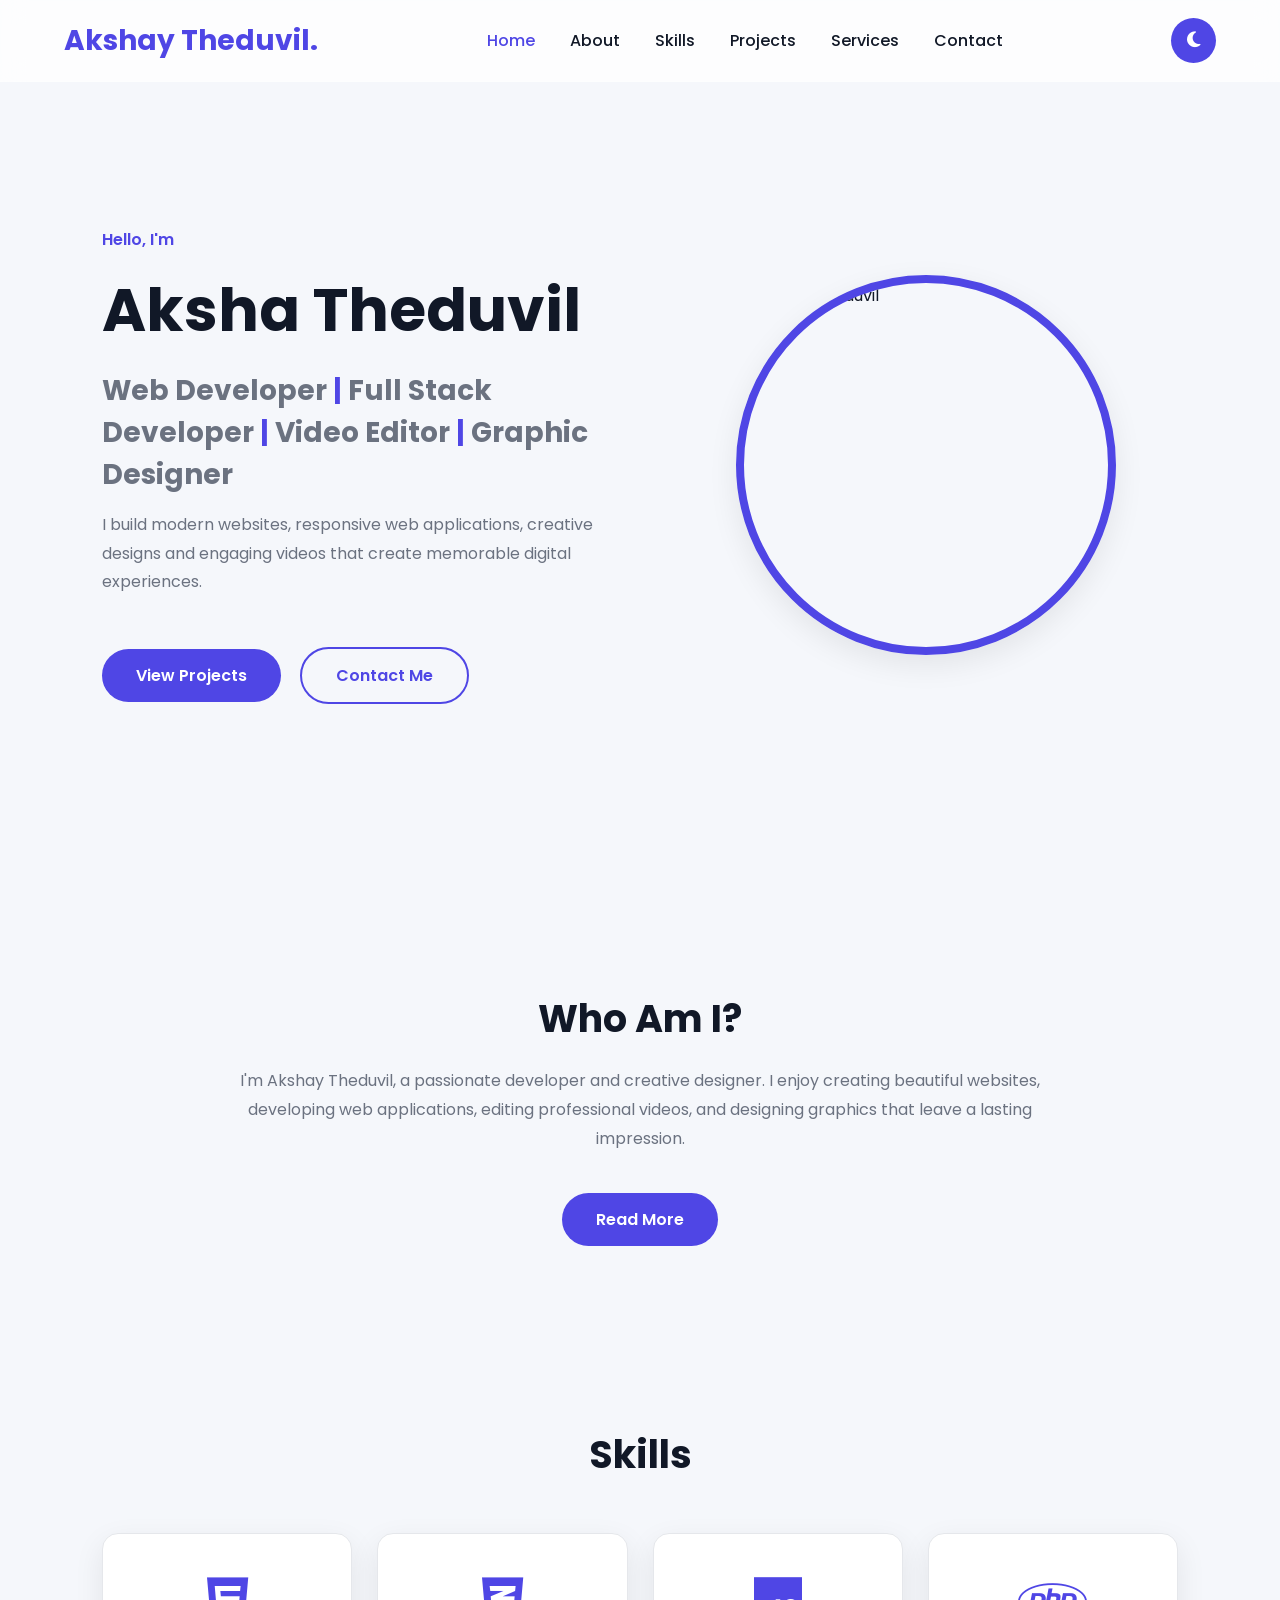
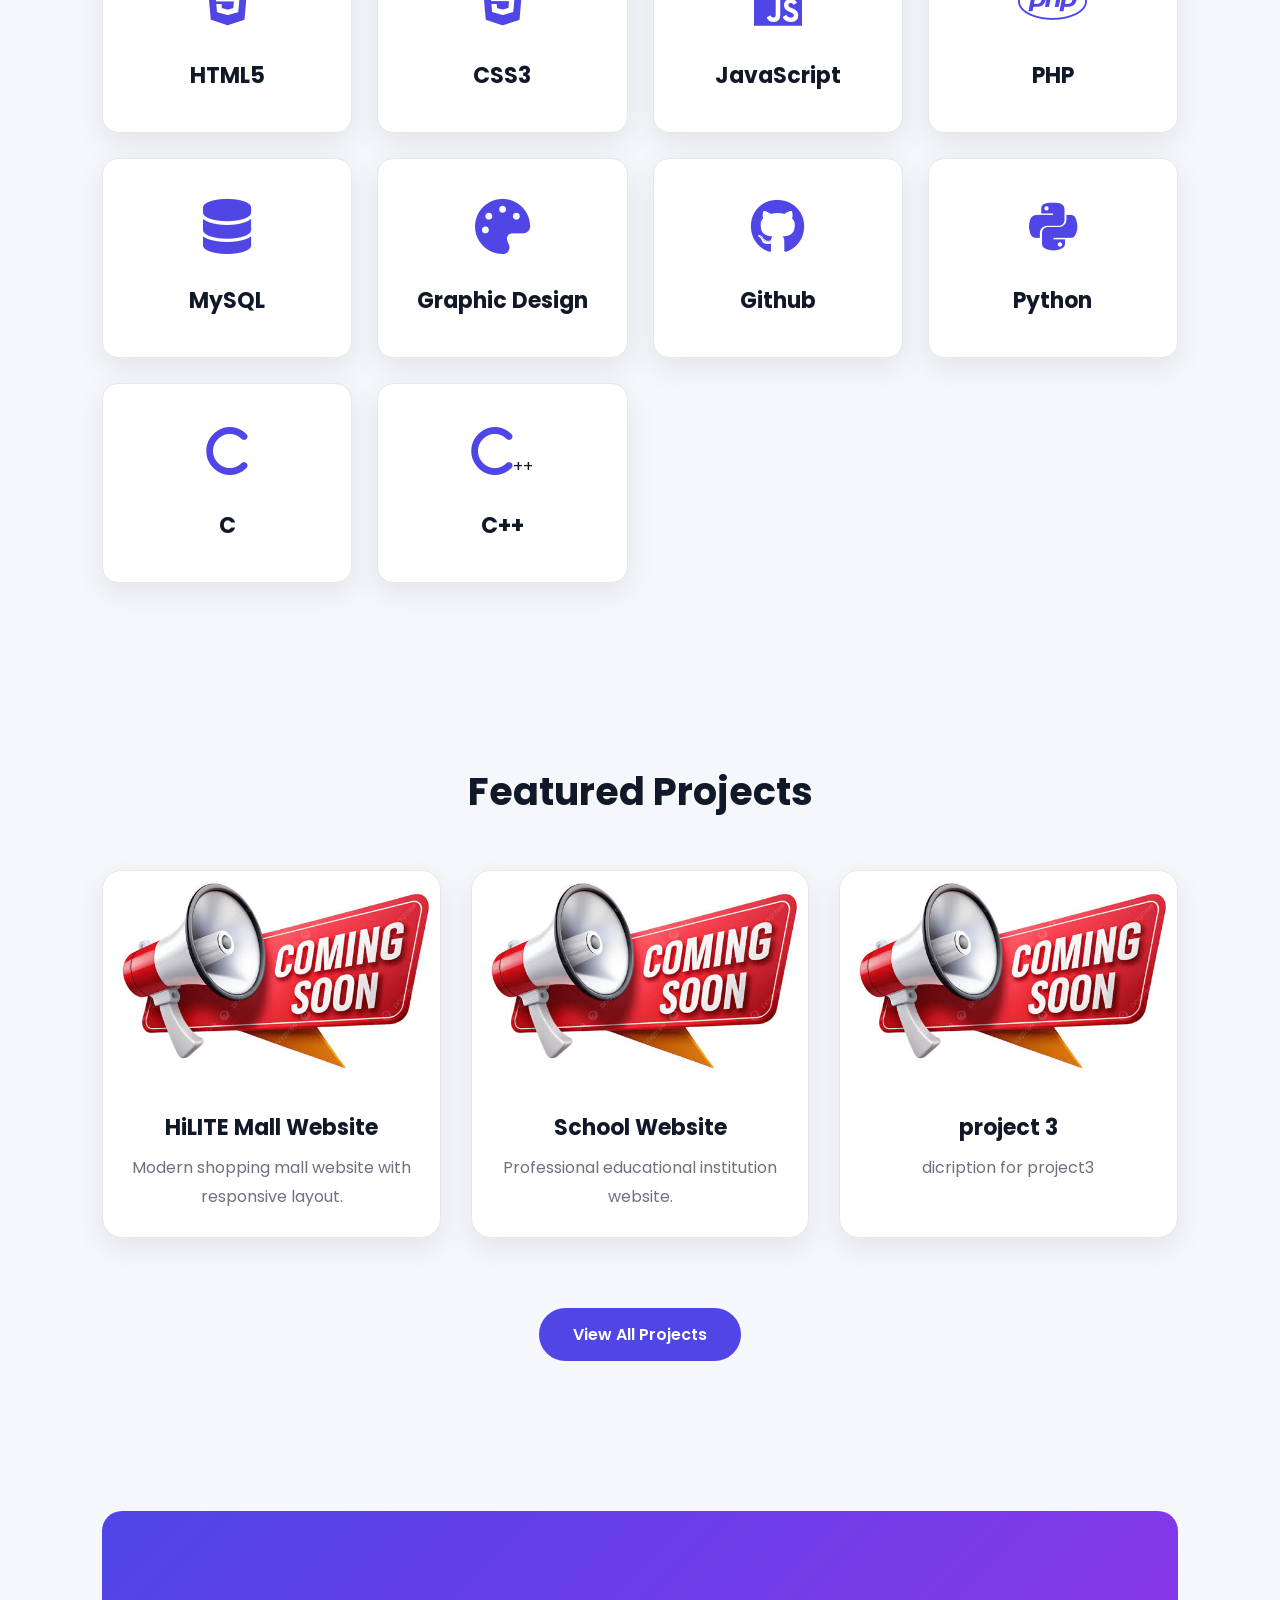
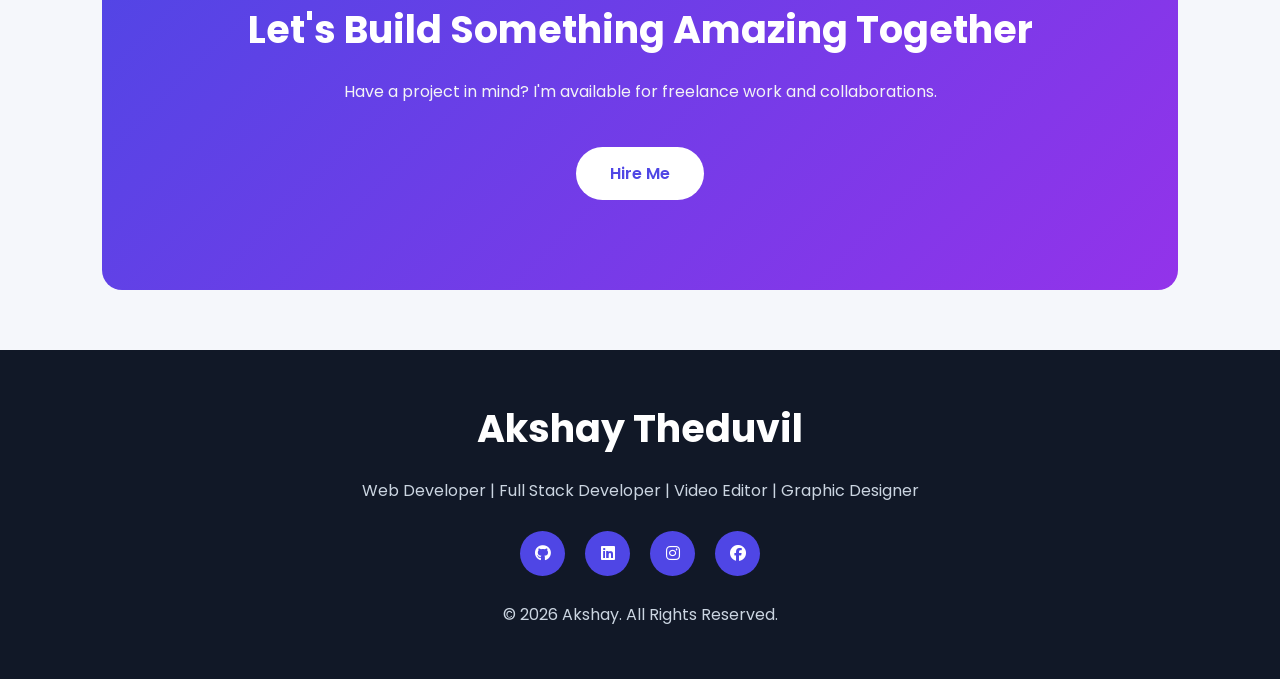
==== index.html @ 7482ec95 "Update index.html" ====
<!DOCTYPE html>
<html lang="en">

<head>
    
    <meta charset="UTF-8">
    <meta name="viewport" content="width=device-width, initial-scale=1.0">
     <link rel="icon" href="favicon.ico" type="image/x-icon">
    <title>Akshay Theduvil | Front-End Developer | Aspiring Full-Stack Developer | Entrepreneur </title>
    <meta name="description" content="Official portfolio of Akshay Theduvil, a Front-End Developer and aspiring Full-Stack Developer from Kerala, India. Explore my projects, skills, and web development journey.">
    <meta property="og:title" content="Akshay Theduvil | Front-End Developer & Aspiring Full-Stack Developer">

<meta property="og:description" content="Official portfolio of Akshay Theduvil showcasing projects, skills, and web development journey.">

<meta property="og:type" content="website">

<meta property="og:url" content="https://akshay-theduvil.vercel.app/">
    <!-- CSS -->
    <link rel="stylesheet" href="css/style.css">
    <link rel="stylesheet" href="css/responsive.css">

    <!-- Font Awesome -->
    <link rel="stylesheet"
        href="https://cdnjs.cloudflare.com/ajax/libs/font-awesome/6.6.0/css/all.min.css">

    <!-- Google Font -->
    <link href="https://fonts.googleapis.com/css2?family=Poppins:wght@300;400;500;600;700;800&display=swap"
        rel="stylesheet">
    <meta name="google-site-verification" content="uaCX-rDS-iqhPSHisdr11YcbWeYm_L4H_Idw2PMJpaU" />

    <script type="application/ld+json">
{
  "@context":"https://schema.org",
  "@type":"Person",
  "name":"Akshay Theduvil",
  "url":"https://akshay-theduvil.vercel.app/",
  "image":"https://akshay-theduvil.vercel.app/images/profile.png",
  "jobTitle":"Front-End Developer",
  "description":"Front-End Developer and Aspiring Full-Stack Developer from Kerala, India.",
  "knowsAbout":[
    "HTML",
    "CSS",
    "JavaScript",
    "PHP",
    "MySQL",
    "Responsive Web Design"
  ]
}
</script>
    
</head>

<body>

    <!-- ================= HEADER ================= -->

    <header>

        <nav class="navbar">

            <div class="logo">
                <a href="index.html">Akshay Theduvil.</a>
            </div>

            <ul class="nav-links">

                <li><a href="index.html" class="active">Home</a></li>

                <li><a href="about.html">About</a></li>

                <li><a href="skills.html">Skills</a></li>

                <li><a href="projects.html">Projects</a></li>

                <li><a href="services.html">Services</a></li>

                <li><a href="contact.html">Contact</a></li>

            </ul>

            <div class="nav-right">

                <button id="themeToggle">
                    <i class="fa-solid fa-moon"></i>
                </button>

                <div class="menu-btn">
                    <i class="fa-solid fa-bars"></i>
                </div>

            </div>

        </nav>

    </header>

    <!-- ================= HERO ================= -->

    <section class="hero">

        <div class="hero-content">

            <p>Hello, I'm</p>

            <h1>Aksha Theduvil</h1>

            <h2>
                Web Developer <span>|</span>
                Full Stack Developer <span>|</span>
                Video Editor <span>|</span>
                Graphic Designer
            </h2>

            <p class="hero-text">

                I build modern websites, responsive web applications,
                creative designs and engaging videos that create
                memorable digital experiences.

            </p>

            <div class="hero-buttons">

                <a href="projects.html" class="btn primary">
                    View Projects
                </a>

                <a href="contact.html" class="btn secondary">
                    Contact Me
                </a>

            </div>

        </div>

        <div class="hero-image">

            <img src="images/profile.png" alt="Akshaytheduvil">

        </div>

    </section>

    <!-- ================= QUICK ABOUT ================= -->

    <section class="home-about">

        <div class="container">

            <h2>Who Am I?</h2>

            <p>

                I'm Akshay Theduvil, a passionate developer and creative designer.
                I enjoy creating beautiful websites, developing web
                applications, editing professional videos, and designing
                graphics that leave a lasting impression.

            </p>

            <a href="about.html" class="btn primary">
                Read More
            </a>

        </div>

    </section>

    <!-- ================= FEATURED SKILLS ================= -->

    <section class="featured-skills">

        <h2>Skills</h2>

        <div class="skill-grid">

            <div class="skill-card">
                <i class="fa-brands fa-html5"></i>
                <h3>HTML5</h3>
            </div>

            <div class="skill-card">
                <i class="fa-brands fa-css3-alt"></i>
                <h3>CSS3</h3>
            </div>

            <div class="skill-card">
                <i class="fa-brands fa-js"></i>
                <h3>JavaScript</h3>
            </div>

            <div class="skill-card">
                <i class="fa-brands fa-php"></i>
                <h3>PHP</h3>
            </div>

            <div class="skill-card">
                <i class="fa-solid fa-database"></i>
                <h3>MySQL</h3>
            </div>

            <div class="skill-card">
                <i class="fa-solid fa-palette"></i>
                <h3>Graphic Design</h3>
            </div>
            <div class="skill-card">
                <i class="fa-brands fa-github"></i>
                <h3>Github</h3>
            </div>
              <div class="skill-card">
                <i class="fa-brands fa-python"></i>
                <h3>Python</h3>
            </div>
              <div class="skill-card">
                <i class="fa-brands fa-c"></i>
                <h3>C</h3>
            </div>
              <div class="skill-card">
                <i class="fa-brands fa-c"></i><span>++</span>
                <h3>C++</h3>
            </div>

        </div>

    </section>

    <!-- ================= FEATURED PROJECTS ================= -->

    <section class="featured-projects">

        <h2>Featured Projects</h2>

        <div class="project-grid">

            <div class="project-card">

                <img src="images/project.jpg" alt="Project">

                <h3>HiLITE Mall Website</h3>

                <p>
                    Modern shopping mall website with responsive layout.
                </p>

            </div>

            <div class="project-card">

                <img src="images/project.jpg" alt="Project">

                <h3>School Website</h3>

                <p>
                    Professional educational institution website.
                </p>

            </div>
             <div class="project-card">

                <img src="images/project.jpg" alt="Project">

                <h3>project 3</h3>

                <p>
                   dicription for project3
                </p>

            </div>

        </div>

        <a href="projects.html" class="btn primary">
            View All Projects
        </a>

    </section>

    <!-- ================= CALL TO ACTION ================= -->

    <section class="cta">

        <h2>Let's Build Something Amazing Together</h2>

        <p>

            Have a project in mind?
            I'm available for freelance work and collaborations.

        </p>

        <a href="contact.html" class="btn primary">
            Hire Me
        </a>

    </section>

    <!-- ================= FOOTER ================= -->

    <footer>

        <h2>Akshay Theduvil</h2>

        <p>
            Web Developer | Full Stack Developer |
            Video Editor | Graphic Designer
        </p>

        <div class="social-links">

            <a href="https://github.com/akshaytheduvil"><i class="fab fa-github"></i></a>

            <a href="https://www.linkedin.com/in/akshay-theduvil/"><i class="fab fa-linkedin"></i></a>

            <a href="https://www.instagram.com/ak.sheyyy_?igsh=aHBjbmY5aTN1ZzRq"><i class="fab fa-instagram"></i></a>

            <a href="https://www.facebook.com/p/Akshay-Theduvil-61591329069593/"><i class="fab fa-facebook"></i></a>

        </div>

        <p class="copyright">

            © 2026 Akshay Theduvil. All Rights Reserved.

        </p>

    </footer>

    <!-- JavaScript -->

    <script src="js/script.js"></script>

</body>

</html>
---- css/style.css ----
/* ==========================================
   GOOGLE FONT
========================================== */

@import url('https://fonts.googleapis.com/css2?family=Poppins:wght@300;400;500;600;700;800&display=swap');

/* ==========================================
   CSS VARIABLES
========================================== */

:root{

    --primary:#4F46E5;
    --secondary:#06B6D4;
    --accent:#9333EA;

    --bg:#f5f7fb;
    --card:#ffffff;

    --text:#111827;
    --text-light:#6b7280;

    --border:#e5e7eb;

    --shadow:0 10px 30px rgba(0,0,0,.08);

    --radius:16px;

    --transition:.35s ease;

}

/* Dark Mode */

body.dark{

    --bg:#0f172a;
    --card:#1e293b;

    --text:#ffffff;
    --text-light:#cbd5e1;

    --border:#334155;

    --shadow:0 10px 35px rgba(0,0,0,.45);

}

/* ==========================================
   RESET
========================================== */

*{

    margin:0;
    padding:0;
    box-sizing:border-box;

}

html{

    scroll-behavior:smooth;

}

body{

    font-family:'Poppins',sans-serif;
    background:var(--bg);
    color:var(--text);
    transition:var(--transition);

}

img{

    max-width:100%;
    display:block;

}

a{

    text-decoration:none;
    color:inherit;

}

ul{

    list-style:none;

}

/* ==========================================
   COMMON
========================================== */

.container{

    width:90%;
    max-width:1200px;
    margin:auto;

}

section{

    padding:90px 8%;

}

h1{

    font-size:60px;
    font-weight:700;

}

h2{

    font-size:38px;
    margin-bottom:20px;

}

h3{

    font-size:22px;

}

p{

    color:var(--text-light);
    line-height:1.8;

}

/* ==========================================
   BUTTONS
========================================== */

.btn{

    display:inline-block;
    padding:14px 34px;
    border-radius:50px;
    font-weight:600;
    transition:var(--transition);
    margin-top:20px;

}

.primary{

    background:var(--primary);
    color:white;

}

.primary:hover{

    transform:translateY(-5px);
    box-shadow:0 15px 25px rgba(79,70,229,.35);

}

.secondary{

    border:2px solid var(--primary);
    color:var(--primary);
    margin-left:15px;

}

.secondary:hover{

    background:var(--primary);
    color:#fff;

}

/* ==========================================
   HEADER
========================================== */

header{

    position:fixed;
    width:100%;
    top:0;
    left:0;
    z-index:1000;

    backdrop-filter:blur(12px);

    background:rgba(255,255,255,.75);

    border-bottom:1px solid rgba(255,255,255,.2);

}

body.dark header{

    background:rgba(15,23,42,.85);

}

.navbar{

    width:90%;
    max-width:1200px;
    margin:auto;

    display:flex;
    justify-content:space-between;
    align-items:center;

    padding:18px 0;

}

.logo a{

    font-size:28px;
    font-weight:700;
    color:var(--primary);

}

.nav-links{

    display:flex;
    gap:35px;

}

.nav-links a{

    font-weight:500;
    position:relative;

}

.nav-links a:hover,
.nav-links .active{

    color:var(--primary);

}

.nav-links a::after{

    content:"";

    position:absolute;

    width:0;

    height:2px;

    left:0;

    bottom:-5px;

    background:var(--primary);

    transition:.3s;

}

.nav-links a:hover::after{

    width:100%;

}

.nav-right{

    display:flex;
    align-items:center;
    gap:15px;

}

#themeToggle{

    width:45px;
    height:45px;

    border:none;

    border-radius:50%;

    background:var(--primary);

    color:#fff;

    cursor:pointer;

    font-size:18px;

}

.menu-btn{

    display:none;
    font-size:24px;
    cursor:pointer;

}

/* ==========================================
   HERO
========================================== */

.hero{

    min-height:100vh;

    display:flex;

    justify-content:space-between;

    align-items:center;

    gap:70px;

    padding-top:120px;

}

.hero-content{

    flex:1;

}

.hero-content p:first-child{

    color:var(--primary);
    font-weight:600;
    margin-bottom:10px;

}

.hero-content h2{

    font-size:28px;
    color:var(--text-light);
    margin:15px 0;

}

.hero-content h2 span{

    color:var(--primary);

}

.hero-text{

    max-width:600px;

}

.hero-buttons{

    margin-top:30px;

}

.hero-image{

    flex:1;

    display:flex;

    justify-content:center;

}

.hero-image img{

    width:380px;

    height:380px;

    object-fit:cover;

    border-radius:50%;

    border:8px solid var(--primary);

    box-shadow:var(--shadow);

    transition:.4s;

}

.hero-image img:hover{

    transform:scale(1.05);

}
/* ==========================================
   HOME ABOUT
========================================== */

.home-about{

    text-align:center;

}

.home-about p{

    max-width:800px;

    margin:20px auto;

}

/* ==========================================
   FEATURED SKILLS
========================================== */

.featured-skills{

    text-align:center;

}

.skill-grid{

    display:grid;

    grid-template-columns:repeat(auto-fit,minmax(220px,1fr));

    gap:25px;

    margin-top:50px;

}

.skill-card{

    background:var(--card);

    padding:40px 20px;

    border-radius:var(--radius);

    box-shadow:var(--shadow);

    transition:.35s;

    border:1px solid var(--border);

}

.skill-card:hover{

    transform:translateY(-10px);

}

.skill-card i{

    font-size:55px;

    color:var(--primary);

    margin-bottom:20px;

}

.skill-card h3{

    margin-top:10px;

}

/* ==========================================
   PROJECTS
========================================== */

.featured-projects{

    text-align:center;

}

.project-grid{

    display:grid;

    grid-template-columns:repeat(auto-fit,minmax(320px,1fr));

    gap:30px;

    margin:50px 0;

}

.project-card{

    background:var(--card);

    border-radius:20px;

    overflow:hidden;

    box-shadow:var(--shadow);

    transition:.4s;

    border:1px solid var(--border);

}

.project-card:hover{

    transform:translateY(-10px);

}

.project-card img{

    width:100%;

    height:220px;

    object-fit:cover;

}

.project-card h3{

    padding:20px 20px 10px;

}

.project-card p{

    padding:0 20px 25px;

}

/* ==========================================
   CTA
========================================== */

.cta{

    text-align:center;

    background:linear-gradient(135deg,var(--primary),var(--accent));

    color:#fff;

    border-radius:20px;

    margin:60px 8%;

}

.cta h2{

    color:#fff;

}

.cta p{

    color:#f3f4f6;

    margin-bottom:20px;

}

.cta .btn{

    background:#fff;

    color:var(--primary);

}

/* ==========================================
   FOOTER
========================================== */

footer{

    background:#111827;

    color:#fff;

    text-align:center;

    padding:50px 20px;

}

footer p{

    color:#cbd5e1;

}

.social-links{

    margin:25px 0;

}

.social-links a{

    display:inline-flex;

    justify-content:center;

    align-items:center;

    width:45px;

    height:45px;

    border-radius:50%;

    background:var(--primary);

    color:#fff;

    margin:0 8px;

    transition:.3s;

}

.social-links a:hover{

    transform:translateY(-5px) rotate(360deg);

}

/* ==========================================
   SIMPLE FADE ANIMATION
========================================== */

.hero,
.home-about,
.featured-skills,
.featured-projects,
.cta{

    animation:fadeUp .8s ease;

}

@keyframes fadeUp{

    from{

        opacity:0;

        transform:translateY(30px);

    }

    to{

        opacity:1;

        transform:translateY(0);

    }

}
/* ==========================
   SCROLL ANIMATION
========================== */

.hidden{

    opacity:0;
    transform:translateY(50px);
    transition:all .8s ease;

}

.show{

    opacity:1;
    transform:translateY(0);

}
/* ==========================
   CONTACT FORM
========================== */

.contact-form{

    max-width:700px;
    margin:auto;

    display:flex;
    flex-direction:column;
    gap:20px;

}

.contact-form input,
.contact-form textarea{

    padding:18px;

    border:1px solid var(--border);

    border-radius:12px;

    background:var(--card);

    color:var(--text);

    font-size:16px;

    outline:none;

    transition:.3s;

}

.contact-form input:focus,
.contact-form textarea:focus{

    border-color:var(--primary);

}

.contact-form button{

    width:220px;

}
---- css/responsive.css ----
/* ==========================================
   LARGE TABLETS
========================================== */

@media(max-width:992px){

.hero{

    flex-direction:column-reverse;
    text-align:center;
    gap:50px;

}

.hero-text{

    margin:auto;

}

.hero-buttons{

    display:flex;
    justify-content:center;
    flex-wrap:wrap;

}

.hero-image img{

    width:300px;
    height:300px;

}

.nav-links{

    gap:20px;

}

h1{

    font-size:48px;

}

h2{

    font-size:30px;

}

}

/* ==========================================
   MOBILE
========================================== */

@media(max-width:768px){

.navbar{

    position:relative;

}

.menu-btn{

    display:block;

}

.nav-links{

    position:absolute;

    top:100%;

    left:0;

    width:100%;

    background:var(--card);

    display:none;

    flex-direction:column;

    text-align:center;

    padding:20px 0;

    border-radius:0 0 15px 15px;

    box-shadow:var(--shadow);

}

.nav-links.show{

    display:flex;

}

.hero{

    padding-top:130px;

}

.hero-image img{

    width:250px;
    height:250px;

}

.hero h1{

    font-size:40px;

}

.hero h2{

    font-size:22px;

}

.hero-buttons{

    flex-direction:column;

    gap:15px;

}

.secondary{

    margin-left:0;

}

.project-grid{

    grid-template-columns:1fr;

}

.skill-grid{

    grid-template-columns:1fr;

}

.cta{

    margin:40px 20px;

}

section{

    padding:70px 25px;

}

}

/* ==========================================
   SMALL MOBILE
========================================== */

@media(max-width:480px){

.logo a{

    font-size:22px;

}

.hero h1{

    font-size:34px;

}

.hero h2{

    font-size:18px;

}

.hero-text{

    font-size:15px;

}

.btn{

    width:100%;

    text-align:center;

}

.hero-image img{

    width:220px;
    height:220px;

}

footer{

    padding:40px 15px;

}

}
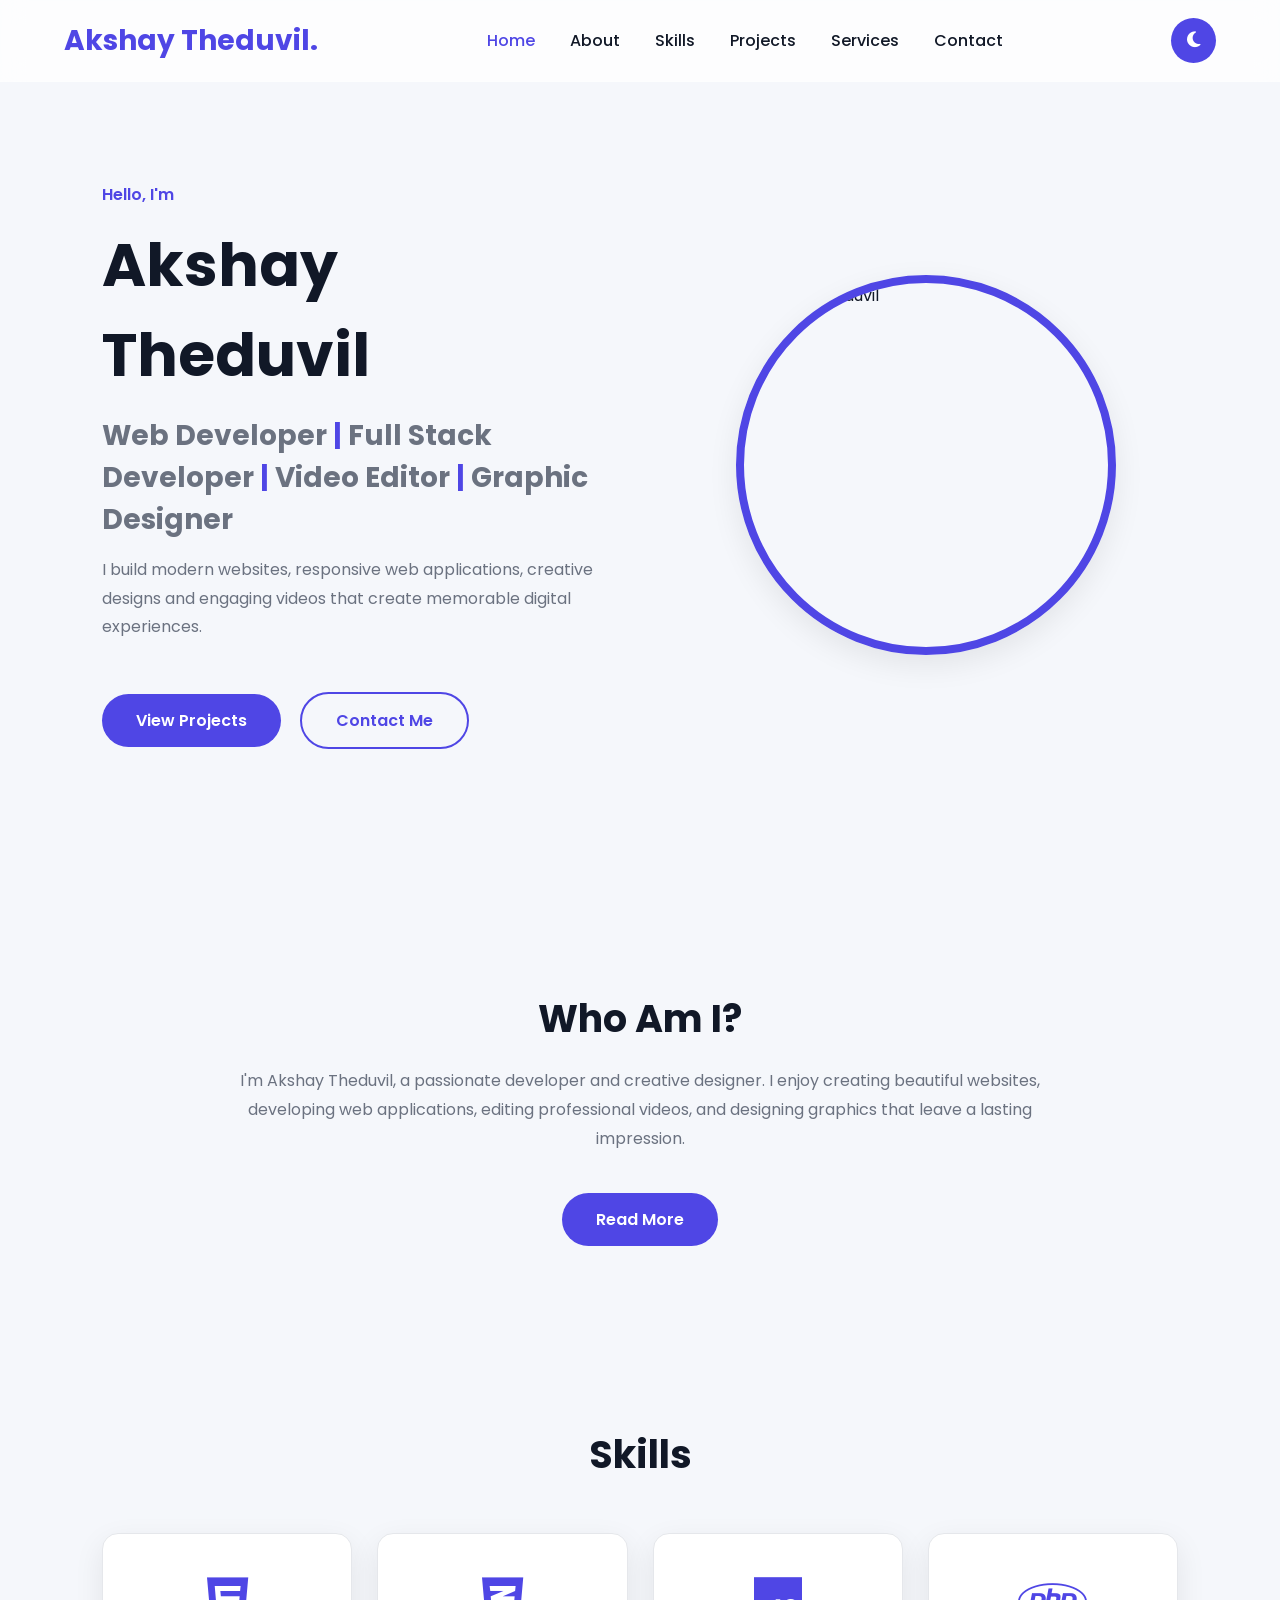
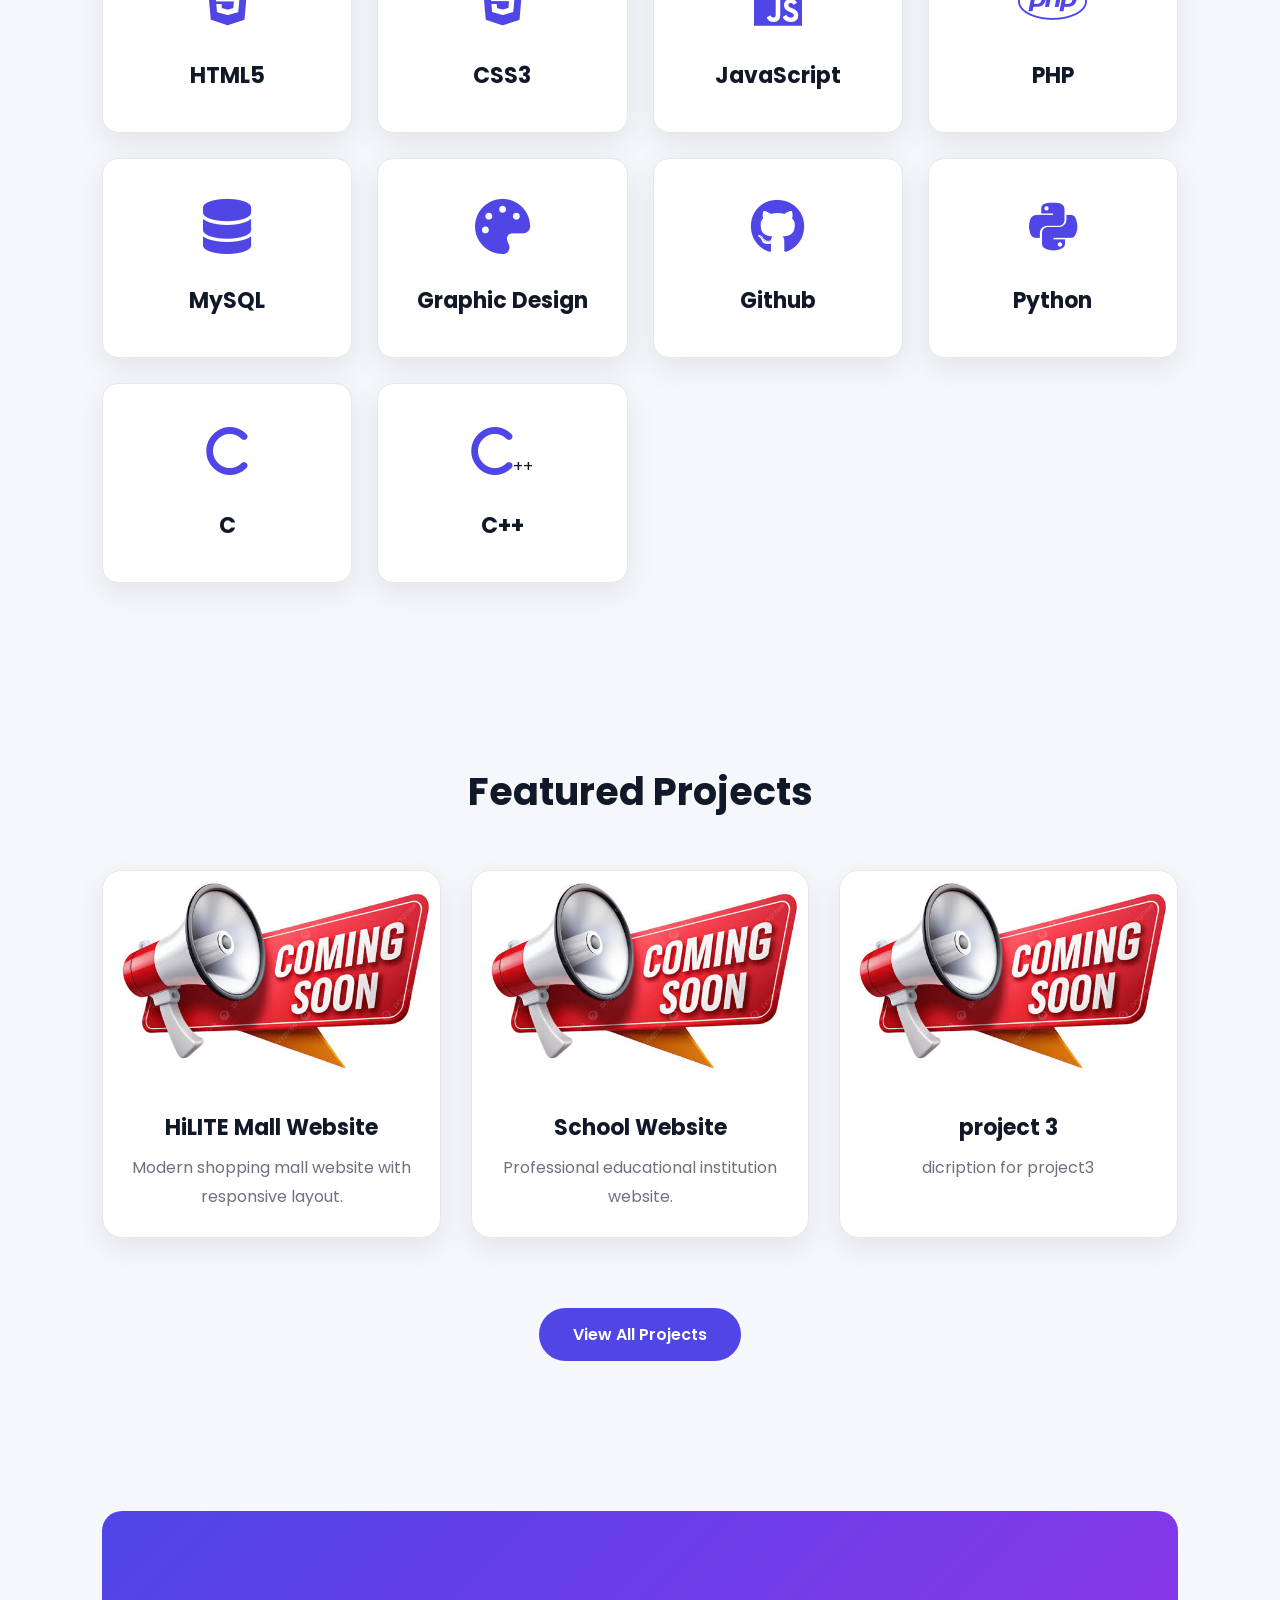
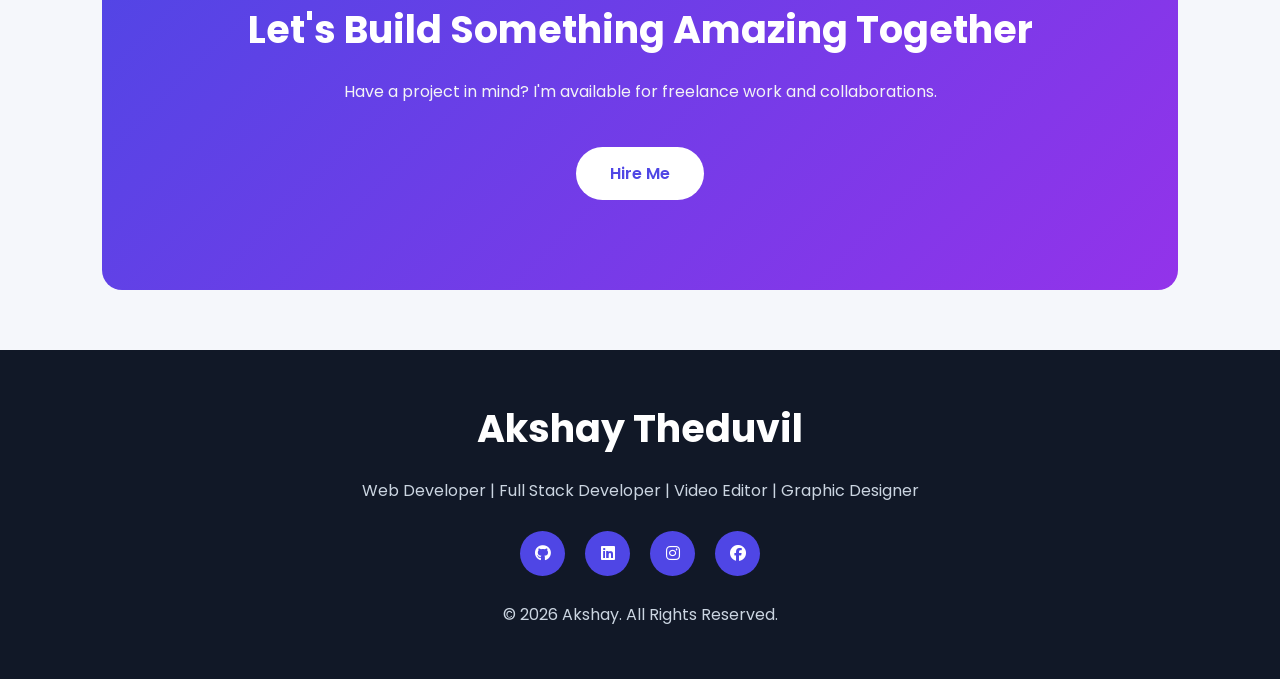
==== commit 064778b8: "Update index.html" ====
--- a/index.html
+++ b/index.html
@@ -2,6 +2,19 @@
 <html lang="en">
 
 <head>
+
+    <meta property="og:image" content="https://akshay-theduvil.vercel.app/images/og-image.png">
+
+<meta property="og:image:width" content="1200">
+<meta property="og:image:height" content="630">
+<meta property="og:image:type" content="image/png">
+
+<meta property="og:site_name" content="Akshay Theduvil Portfolio">
+
+<meta property="og:locale" content="en_US">
+
+<meta name="twitter:card" content="summary_large_image">
+<meta name="twitter:image" content="https://akshay-theduvil.vercel.app/images/og-image.png">
     
     <meta charset="UTF-8">
     <meta name="viewport" content="width=device-width, initial-scale=1.0">
@@ -102,7 +115,7 @@
 
             <p>Hello, I'm</p>
 
-            <h1>Aksha Theduvil</h1>
+            <h1>Akshay Theduvil</h1>
 
             <h2>
                 Web Developer <span>|</span>
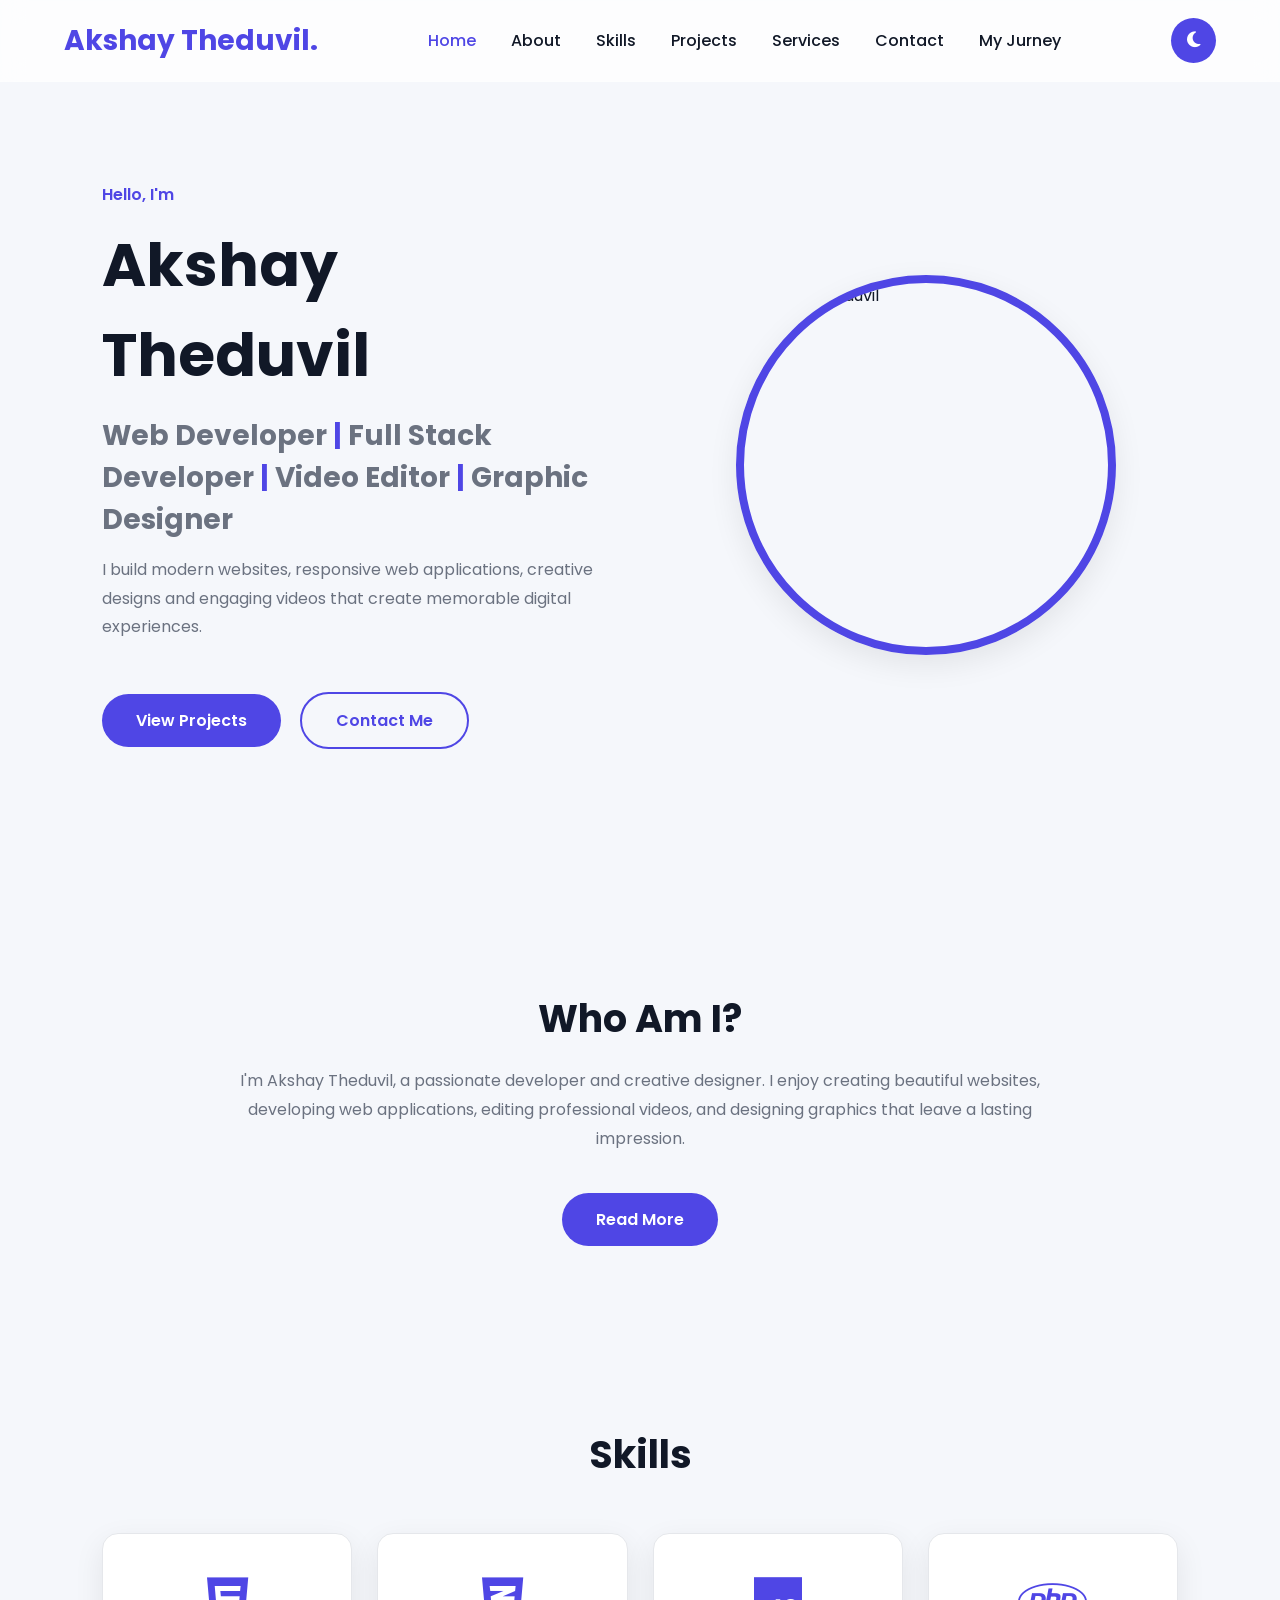
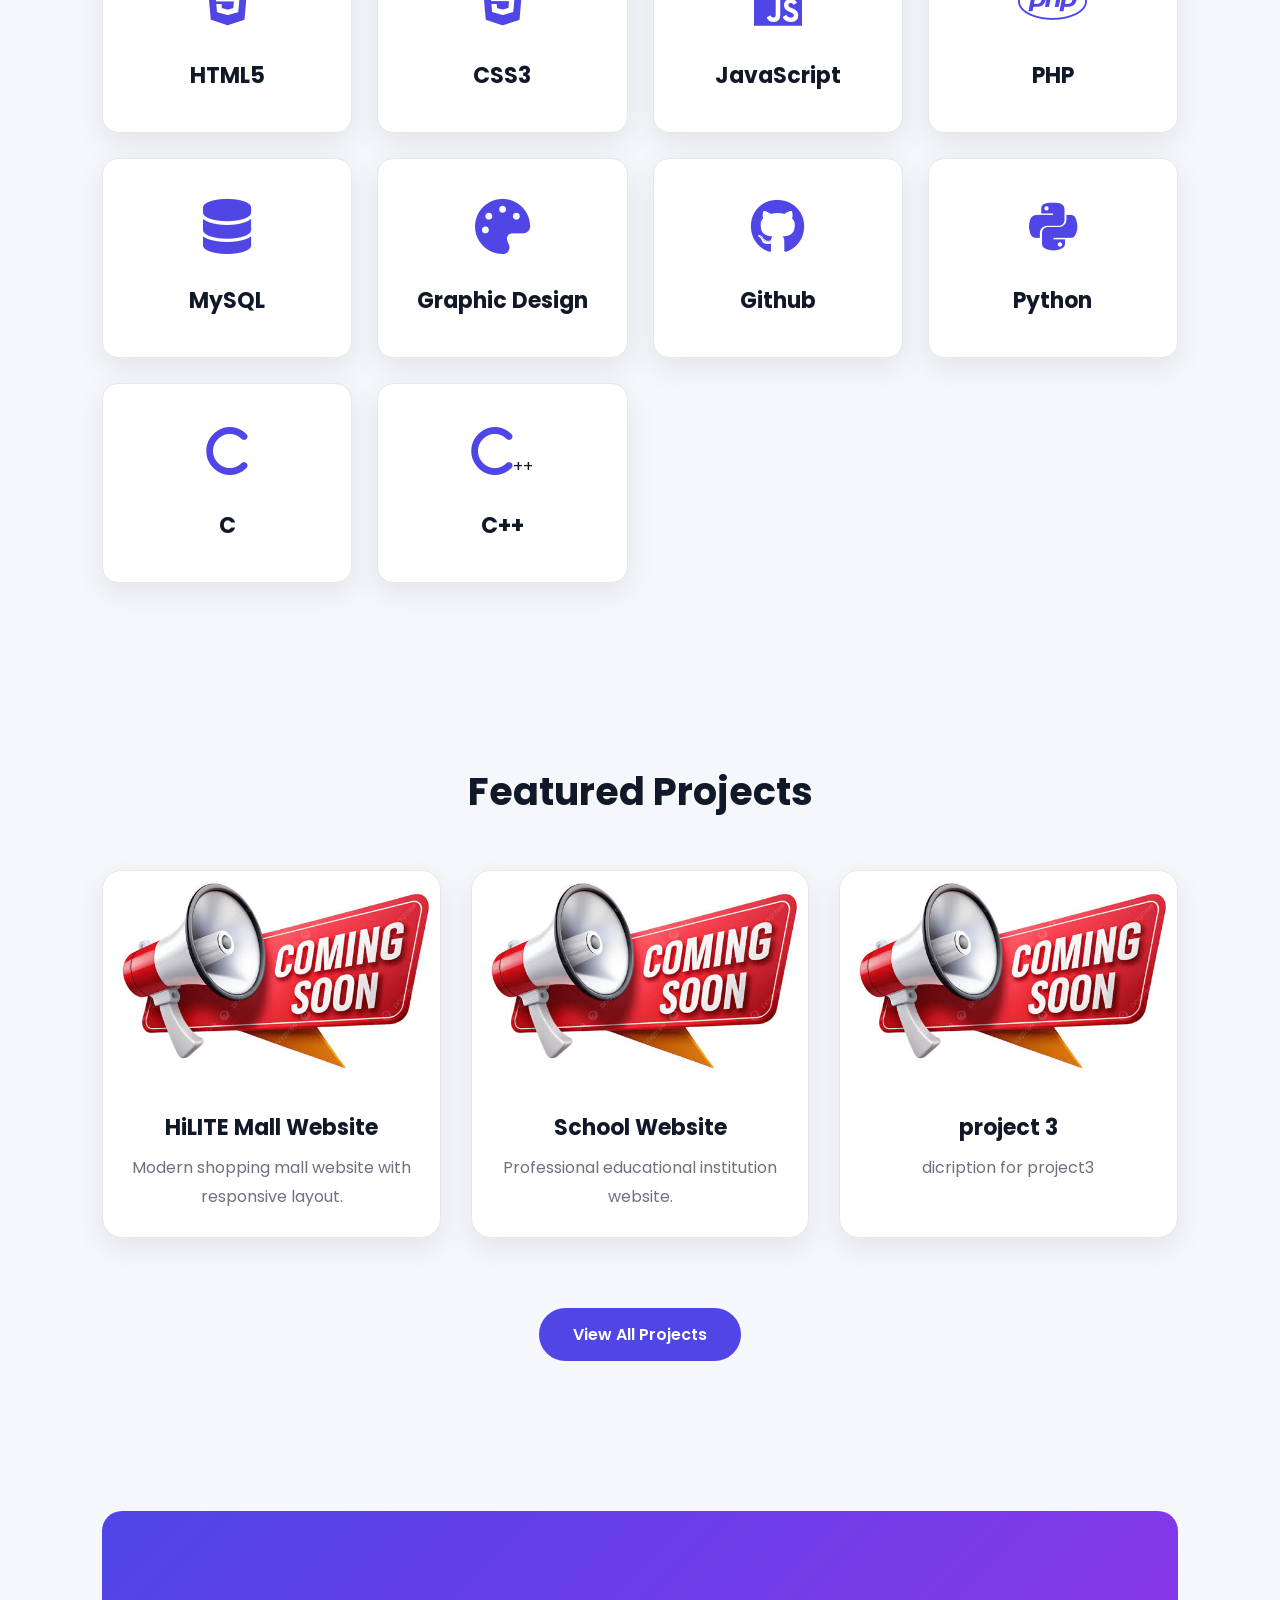
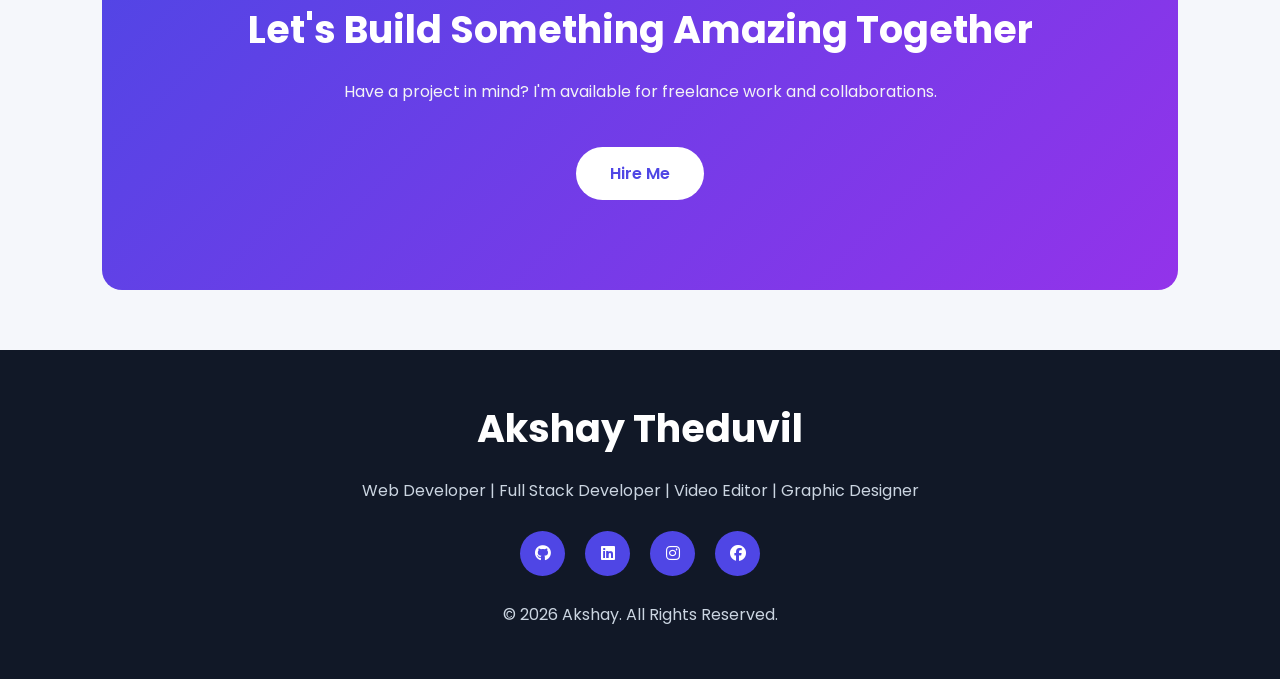
==== commit 4c363112: "Update index.html" ====
--- a/index.html
+++ b/index.html
@@ -88,6 +88,7 @@
                 <li><a href="services.html">Services</a></li>
 
                 <li><a href="contact.html">Contact</a></li>
+                <li><a href="photos.html">My Jurney</a></li>
 
             </ul>
 
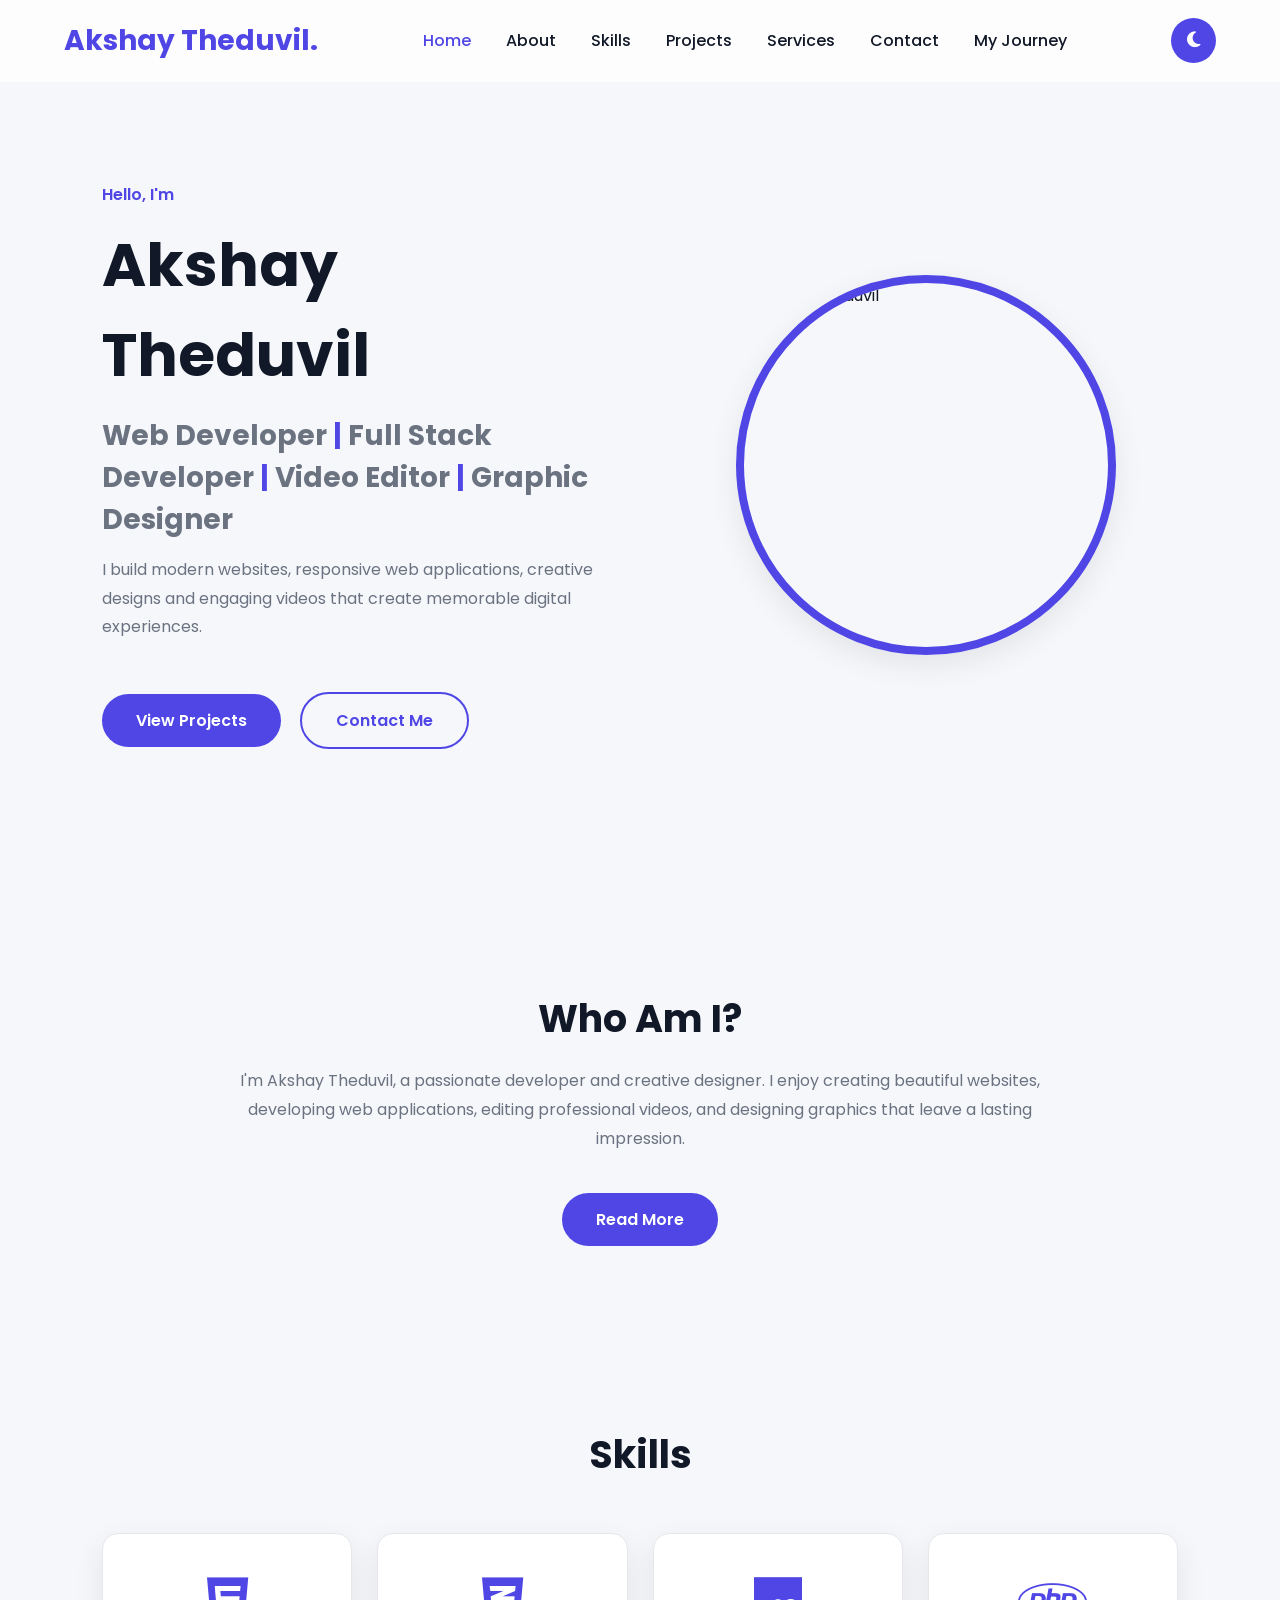
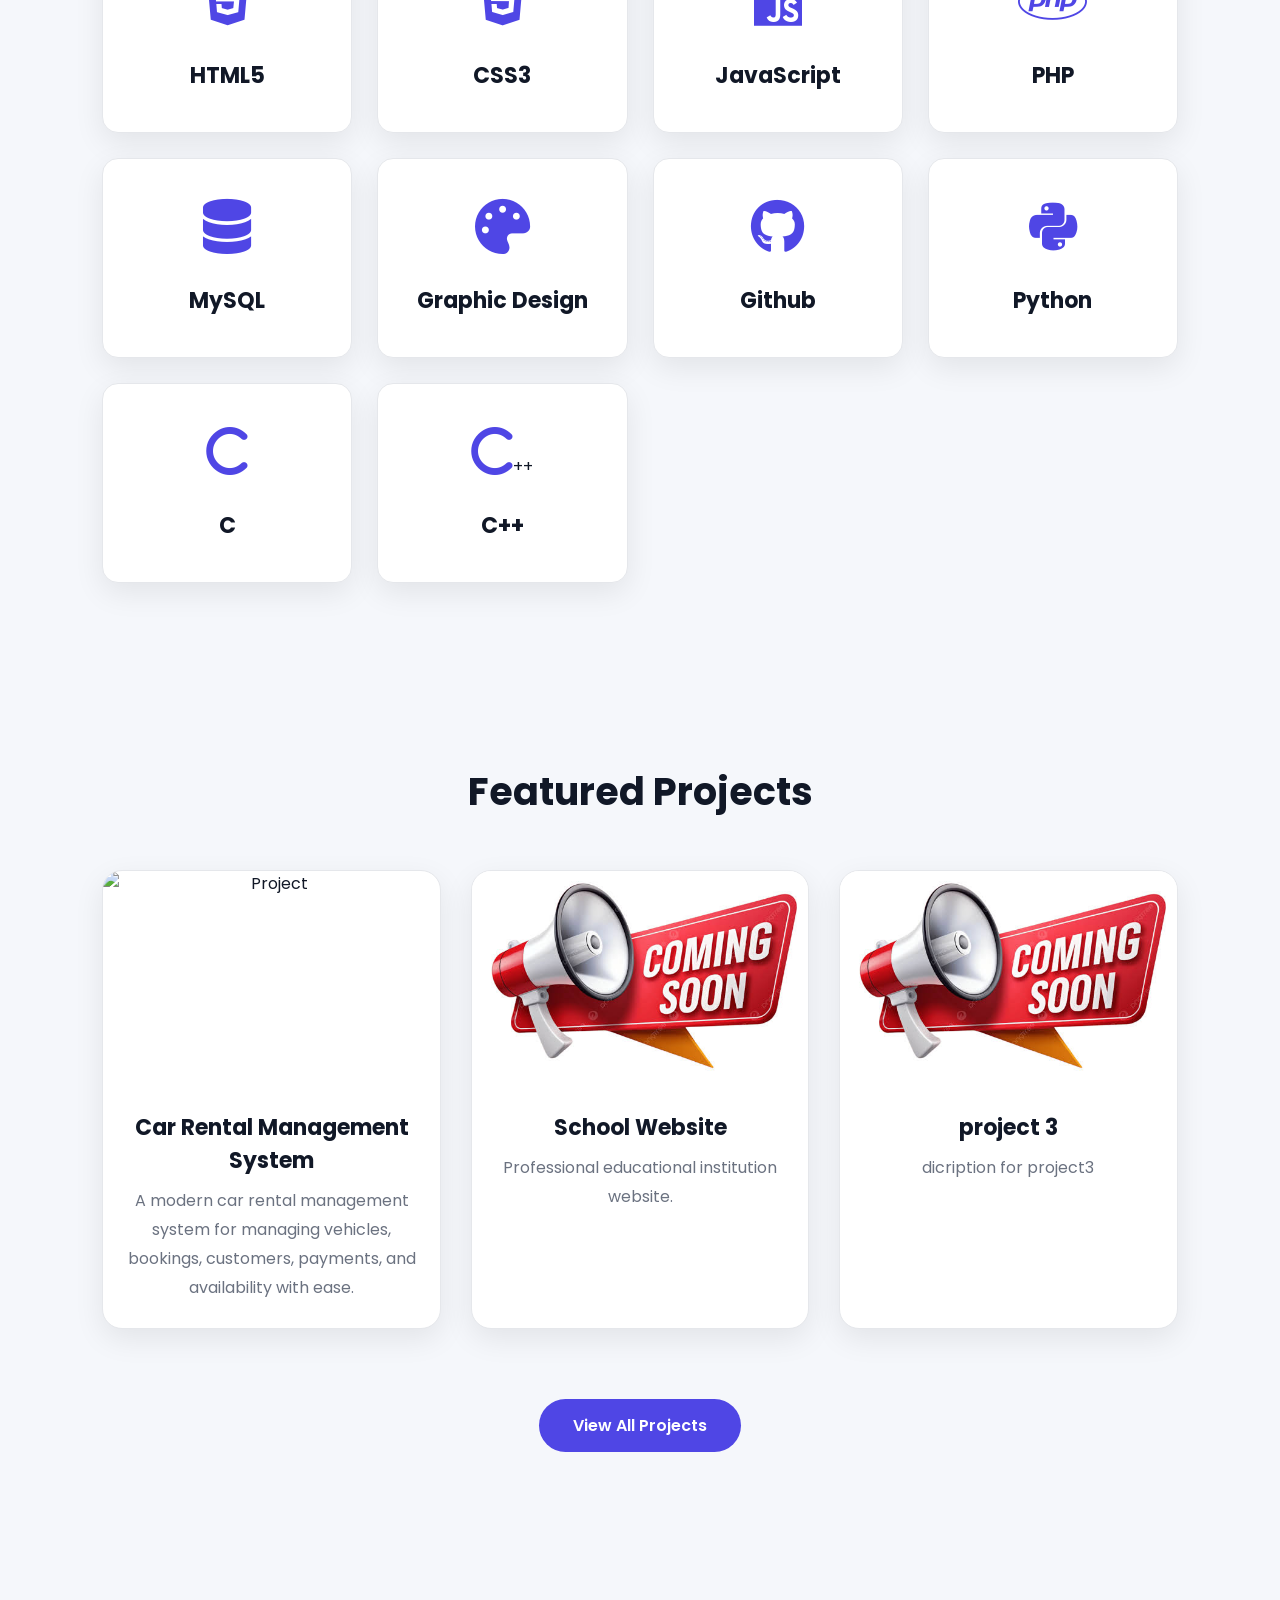
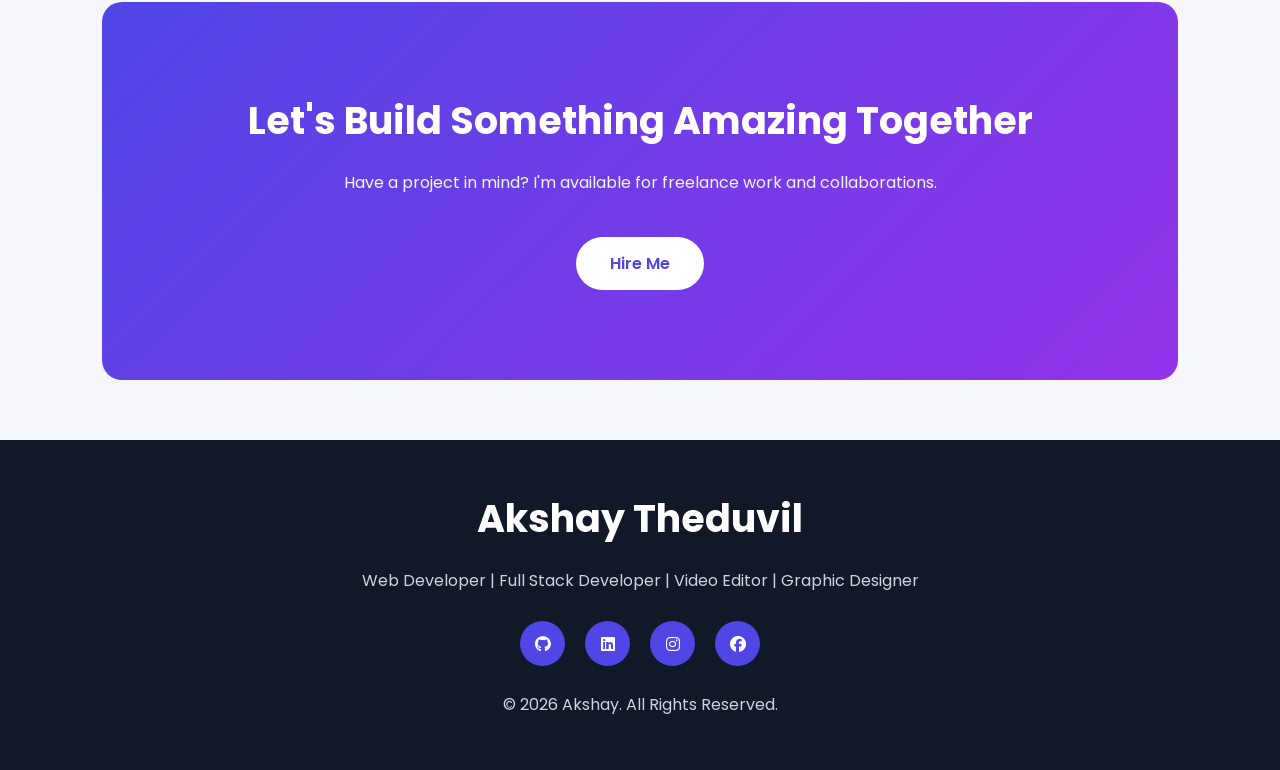
==== commit 9c020093: "Fix project structure and update project details" ====
--- a/index.html
+++ b/index.html
@@ -88,7 +88,7 @@
                 <li><a href="services.html">Services</a></li>
 
                 <li><a href="contact.html">Contact</a></li>
-                <li><a href="photos.html">My Jurney</a></li>
+                <li><a href="photos.html">My Journey</a></li>
 
             </ul>
 
@@ -248,12 +248,14 @@
 
             <div class="project-card">
 
-                <img src="images/project.jpg" alt="Project">
-
-                <h3>HiLITE Mall Website</h3>
+                <img src="images/`car-rental-management-system-showcase.png`
+" alt="Project">
+
+                <h3>Car Rental Management System</h3>
 
                 <p>
-                    Modern shopping mall website with responsive layout.
+                   A modern car rental management system for managing vehicles, bookings, customers, payments, and availability with ease.
+
                 </p>
 
             </div>
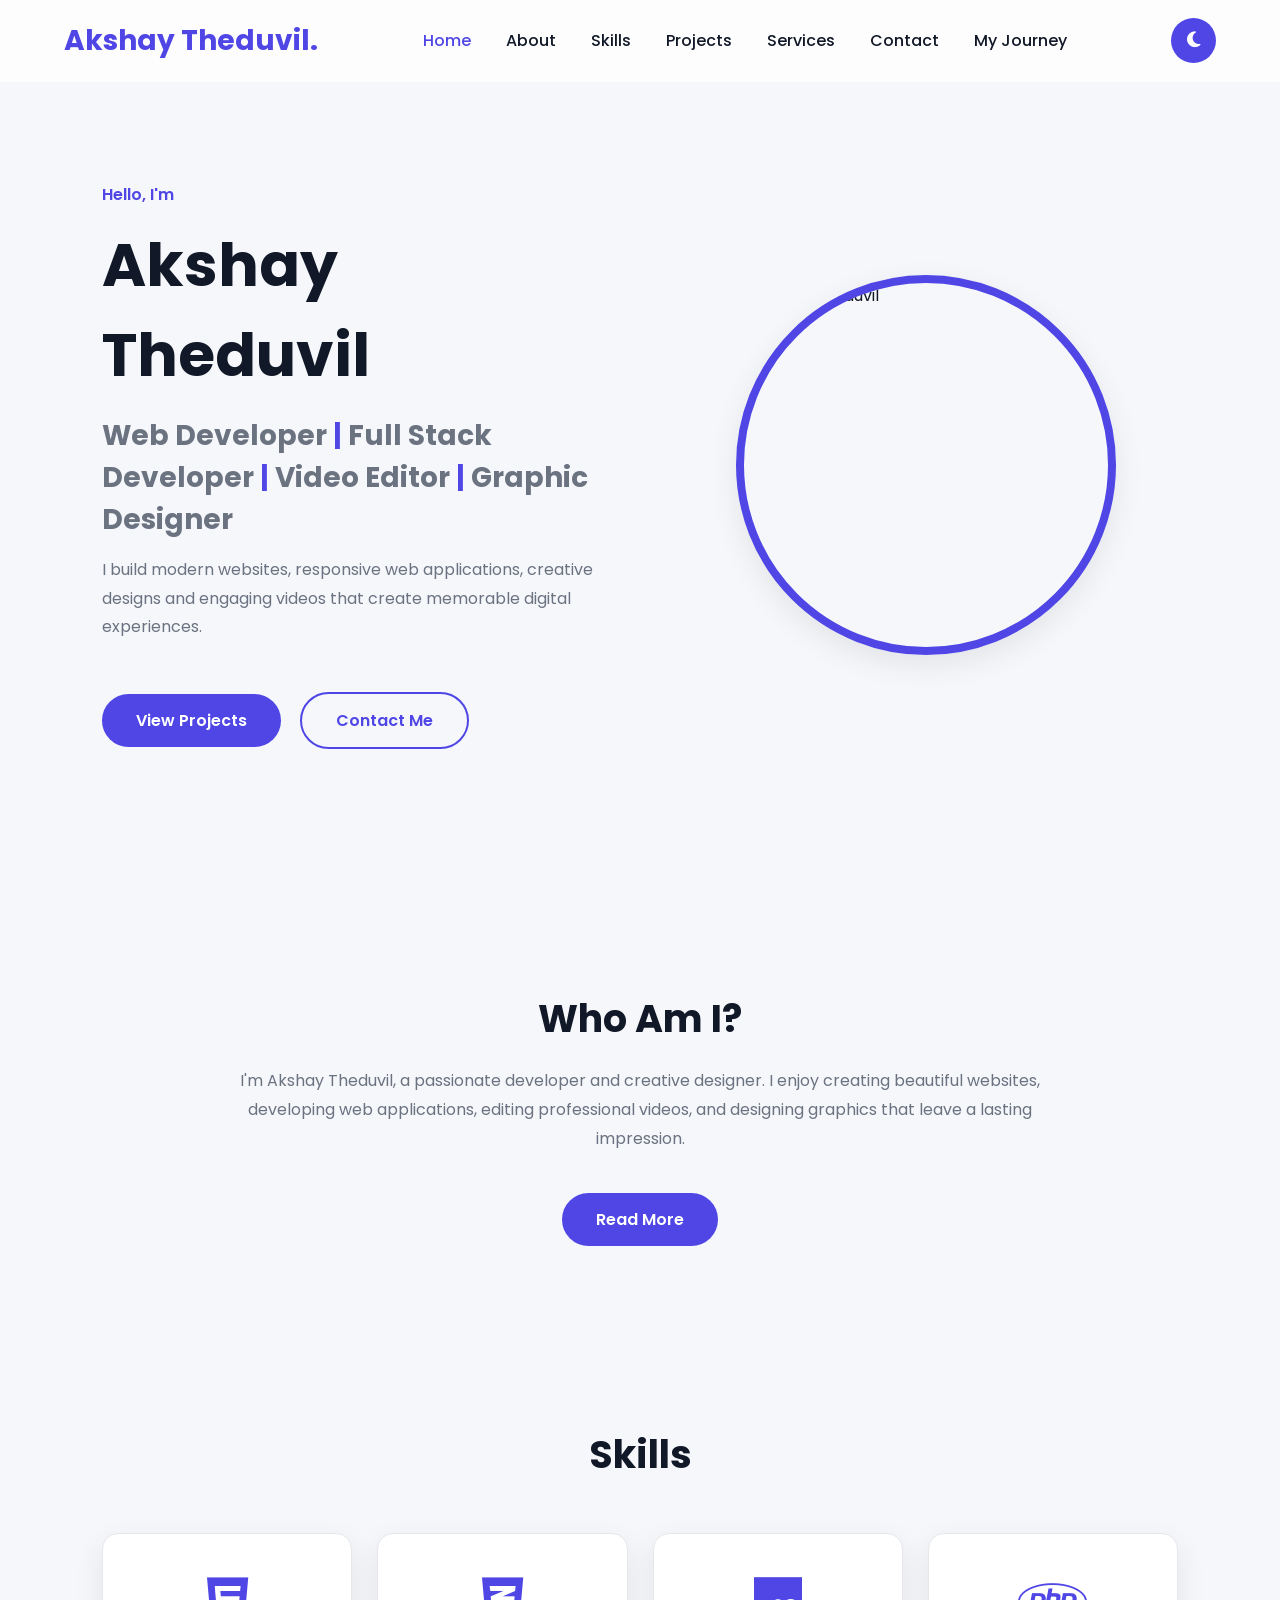
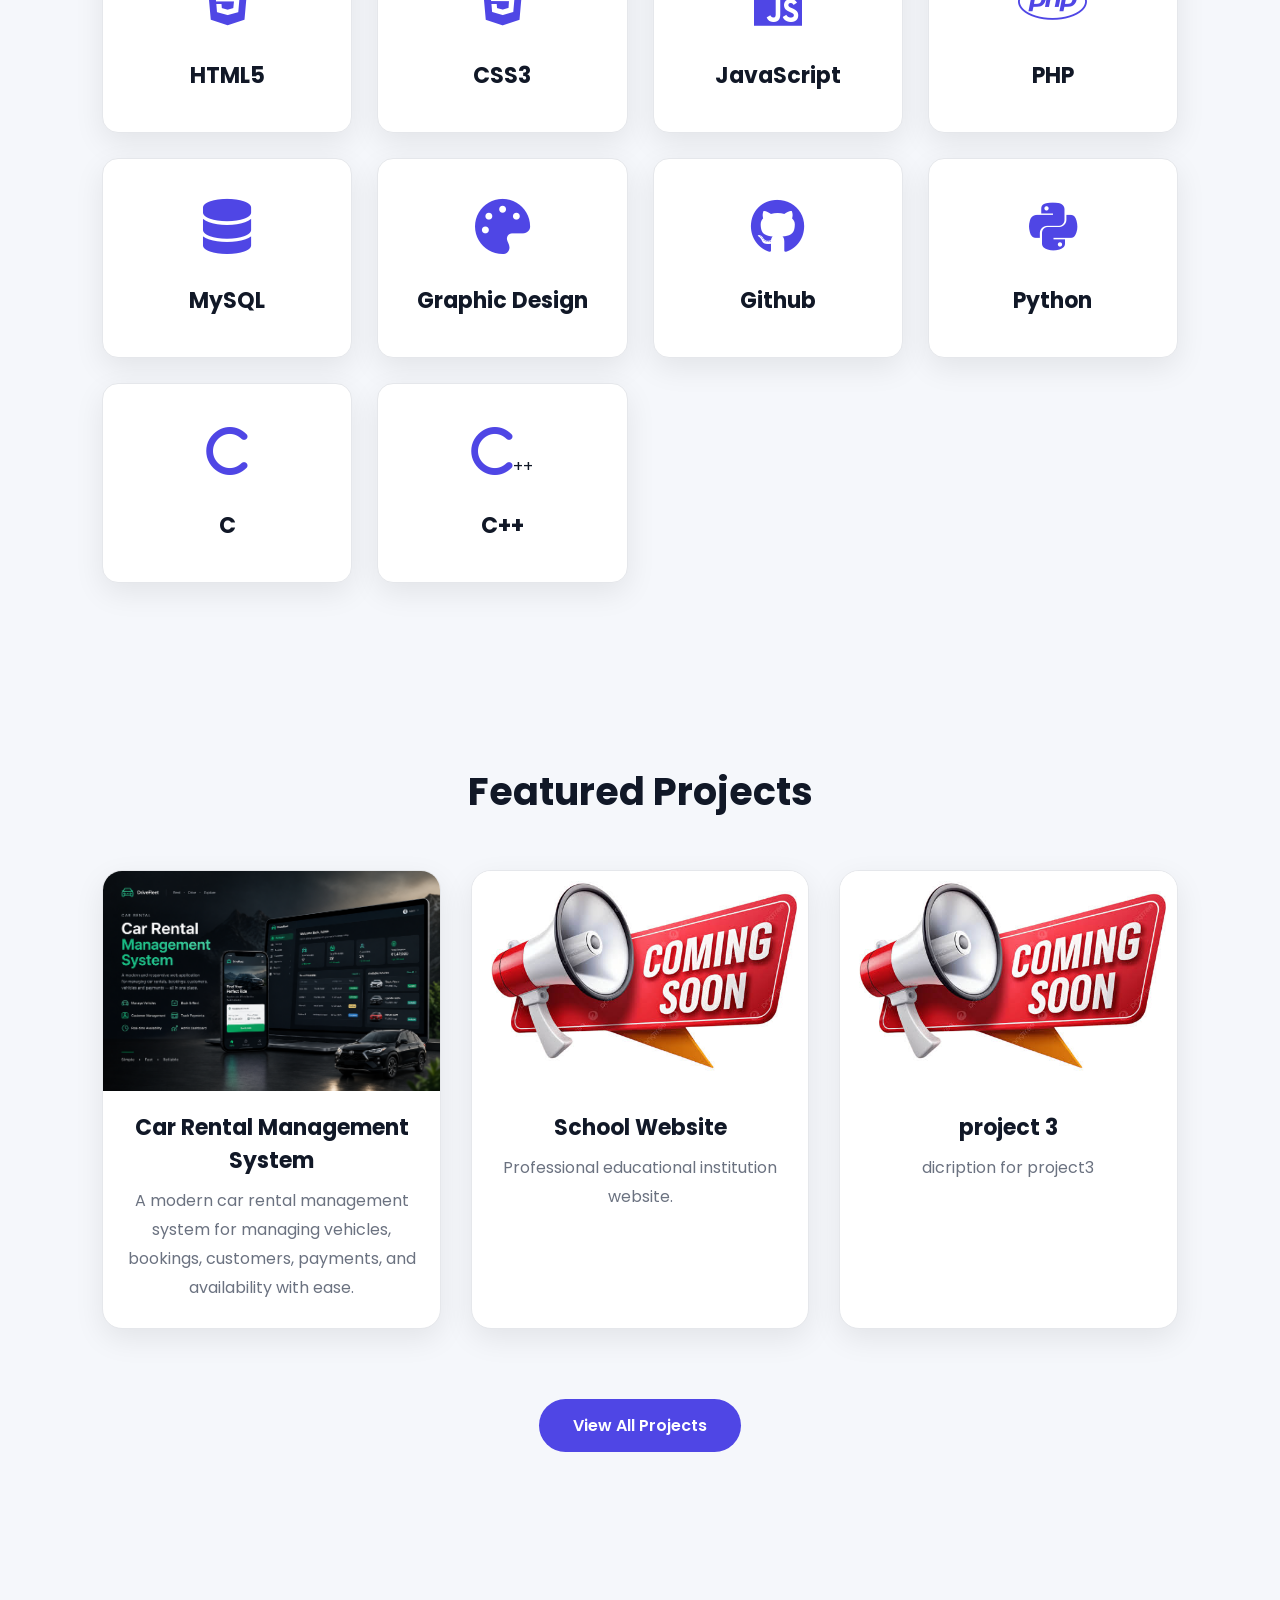
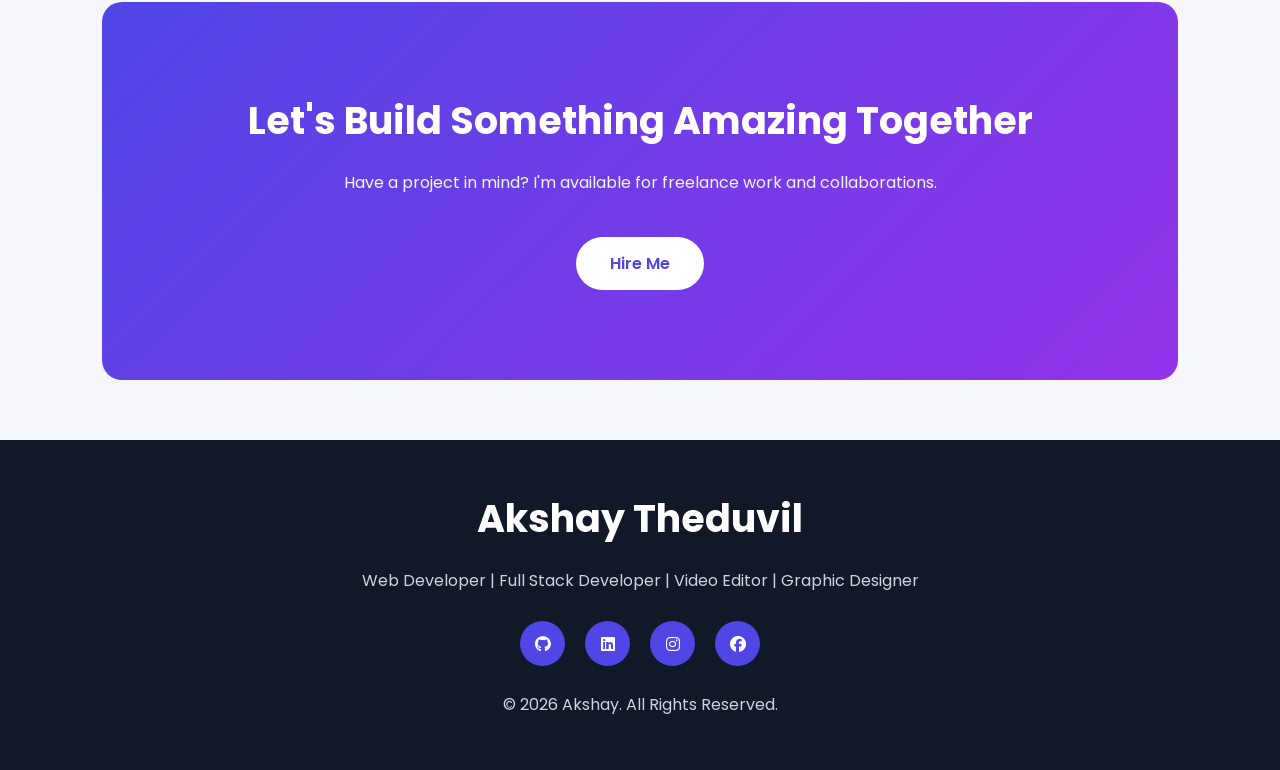
==== commit f3fe3e6d: "Update index.html" ====
--- a/index.html
+++ b/index.html
@@ -248,8 +248,7 @@
 
             <div class="project-card">
 
-                <img src="images/`car-rental-management-system-showcase.png`
-" alt="Project">
+                <img src="images/carrental.png" alt="Project">
 
                 <h3>Car Rental Management System</h3>
 
